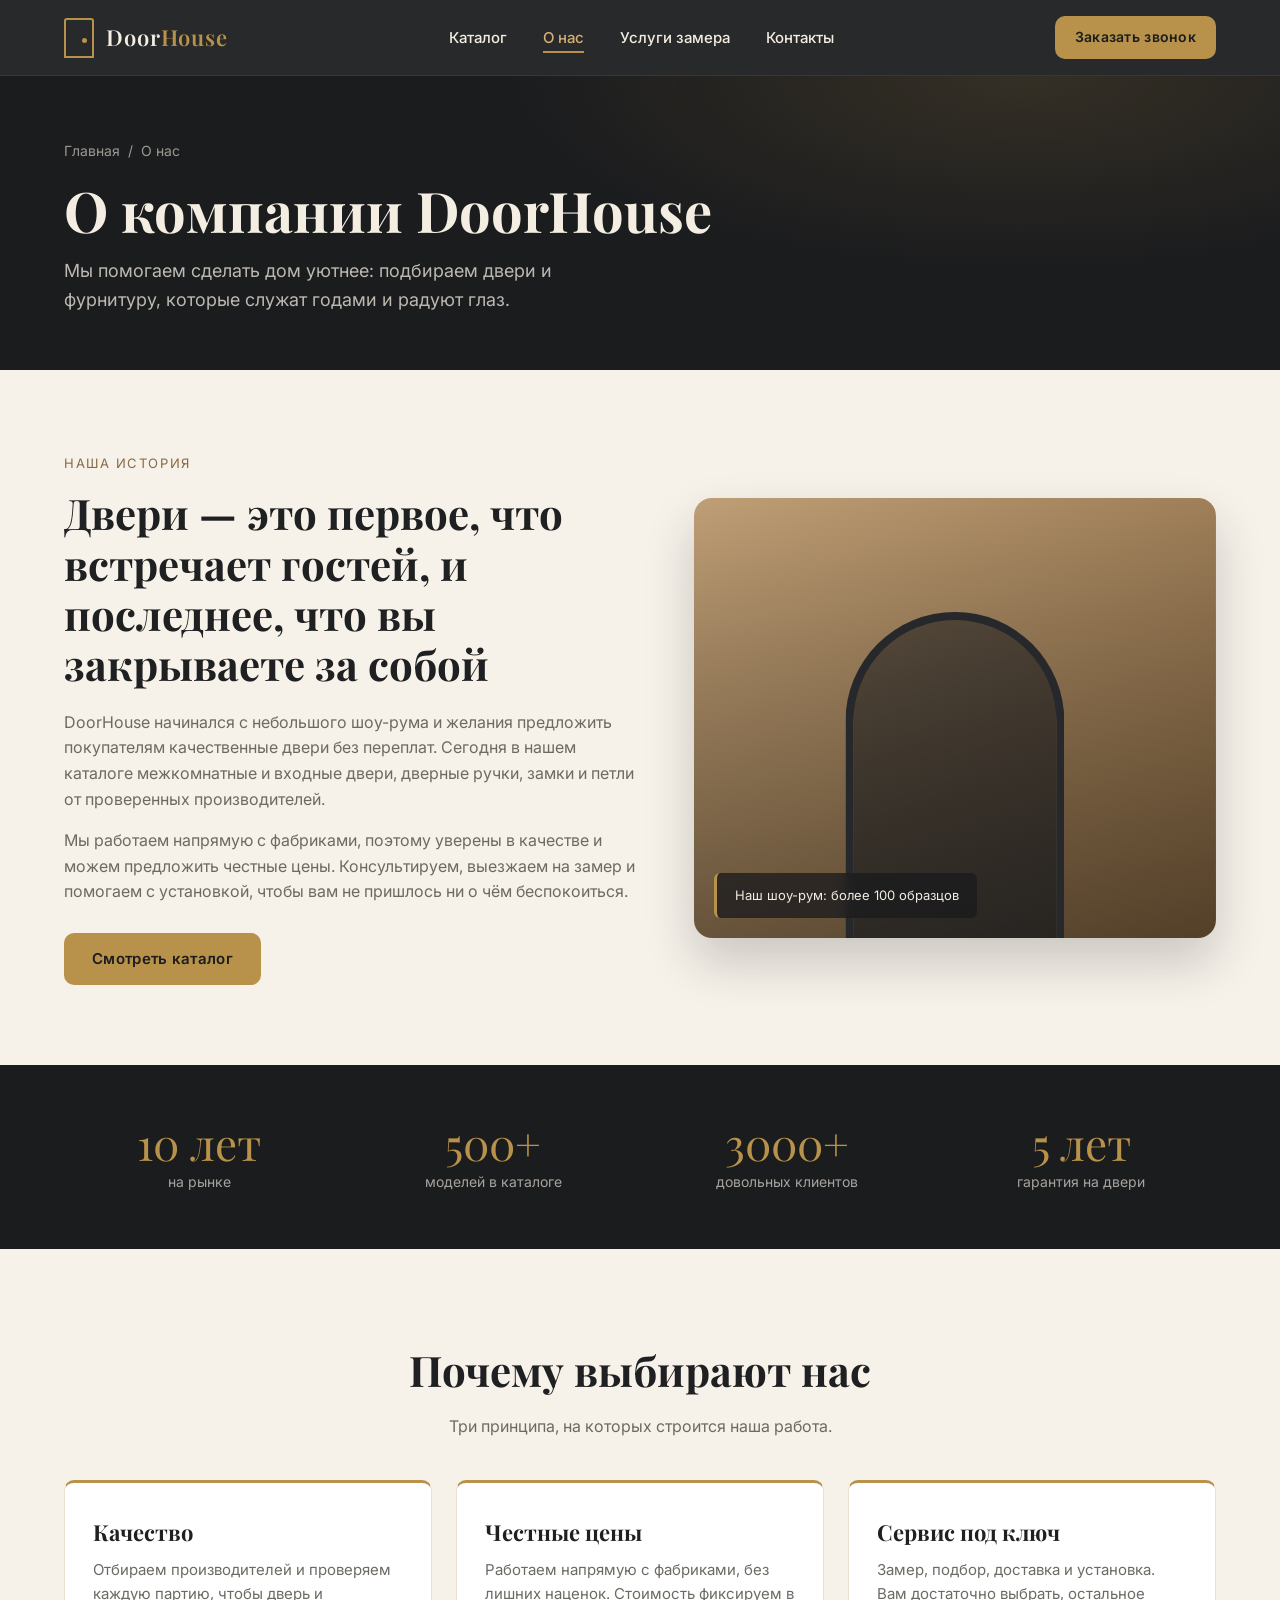
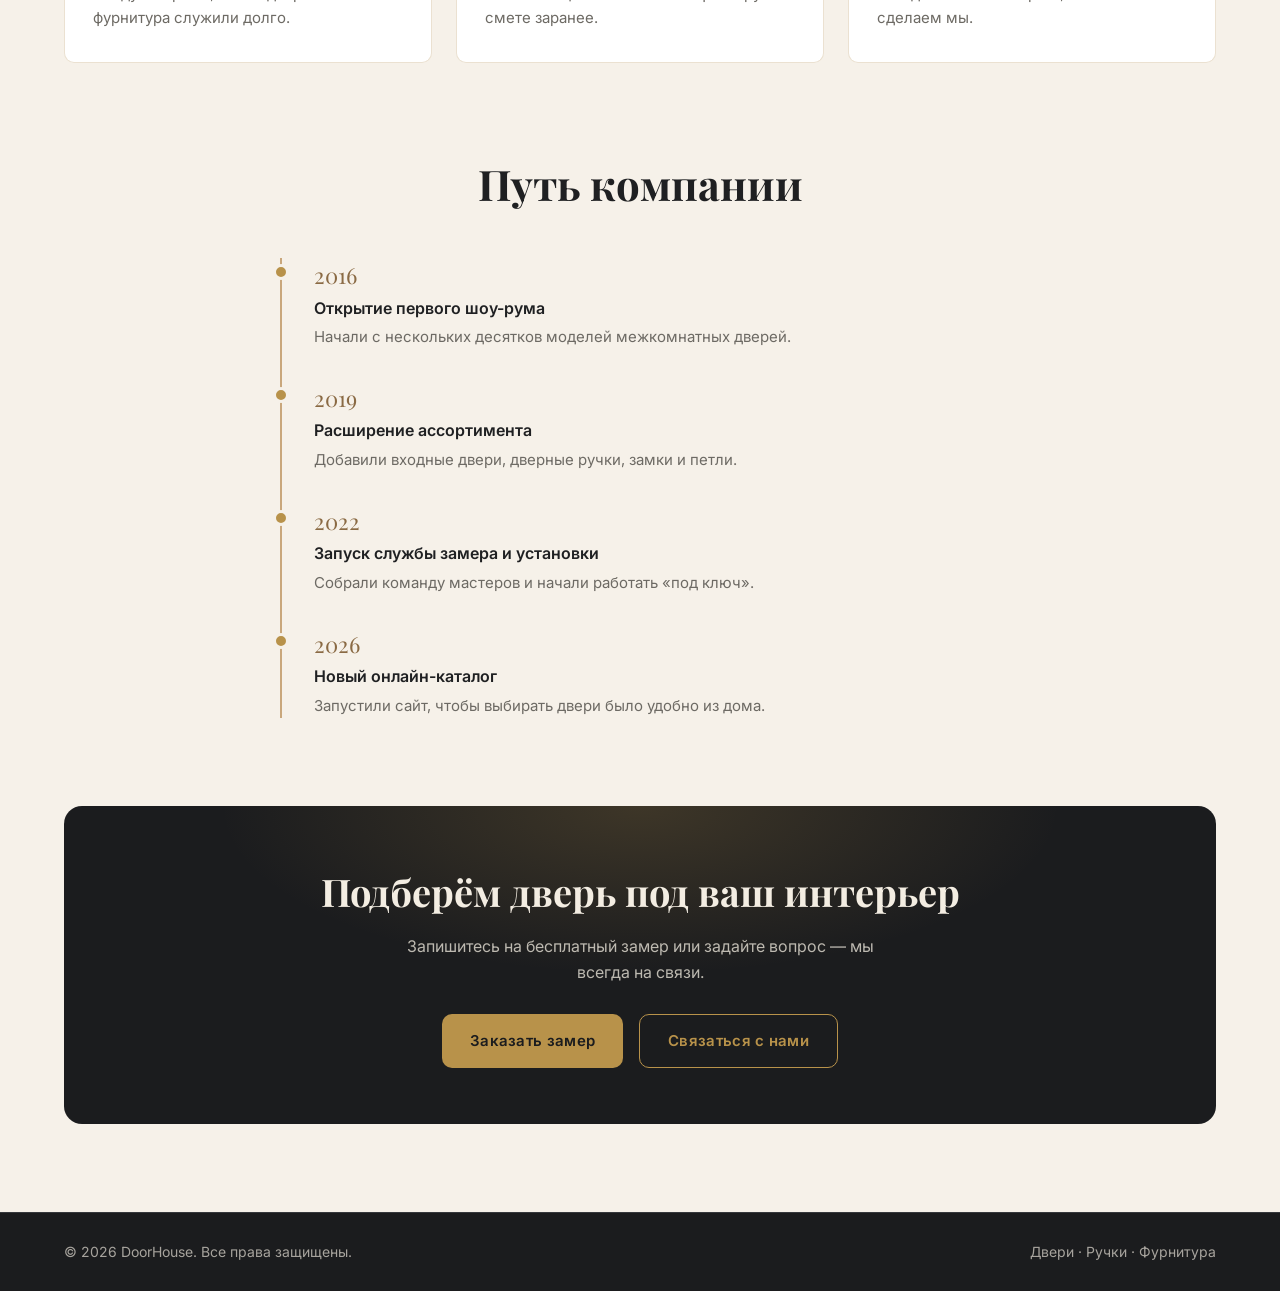
==== about.html @ 98c5d2da "First commit" ====
<!DOCTYPE html>
<html lang="ru">
<head>
  <meta charset="UTF-8">
  <meta name="viewport" content="width=device-width, initial-scale=1.0">
  <title>О нас — DoorHouse</title>
  <meta name="description" content="DoorHouse — магазин межкомнатных и входных дверей, дверных ручек и фурнитуры. Наша история, ценности и подход к работе.">

  <!-- Шрифты -->
  <link rel="preconnect" href="https://fonts.googleapis.com">
  <link rel="preconnect" href="https://fonts.gstatic.com" crossorigin>
  <link href="https://fonts.googleapis.com/css2?family=Inter:wght@400;500;600&family=Playfair+Display:wght@500;600;700&display=swap" rel="stylesheet">

  <!-- Общие стили сайта (файл должен лежать рядом с этим HTML) -->
  <link rel="stylesheet" href="style.css">
</head>

<body>

  <!-- =====================================================
       ШАПКА САЙТА (такая же, как на других страницах)
       ===================================================== -->
  <header class="header">
    <div class="container header__inner">

      <a href="index.html" class="logo" aria-label="DoorHouse — на главную">
        <span class="logo__icon"></span>
        <span class="logo__text">Door<span>House</span></span>
      </a>

      <nav class="nav" id="nav" aria-label="Главное меню">
        <ul class="nav__list">
          <li><a class="nav__link" href="catalog.html">Каталог</a></li>
          <!-- Текущая страница -->
          <li><a class="nav__link is-current" href="about.html" aria-current="page">О нас</a></li>
          <li><a class="nav__link" href="measure.html">Услуги замера</a></li>
          <li><a class="nav__link" href="contacts.html">Контакты</a></li>
        </ul>
      </nav>

      <a href="contacts.html#callback" class="btn btn--primary btn--sm header__cta">Заказать звонок</a>

      <button class="burger" id="burger" aria-label="Открыть меню" aria-expanded="false">
        <span></span><span></span><span></span>
      </button>
    </div>
  </header>

  <main>

    <!-- =====================================================
         ЗАГОЛОВОК СТРАНИЦЫ
         ===================================================== -->
    <section class="page-hero">
      <div class="container">
        <div class="breadcrumbs">
          <a href="index.html">Главная</a><span>/</span>О нас
        </div>
        <h1 class="page-hero__title">О компании DoorHouse</h1>
        <p class="page-hero__text">
          Мы помогаем сделать дом уютнее: подбираем двери и фурнитуру, которые служат годами и радуют глаз.
        </p>
      </div>
    </section>

    <!-- =====================================================
         О КОМПАНИИ: ТЕКСТ + БЛОК ПОД ФОТО
         (все тексты — примеры, заменить на реальные)
         ===================================================== -->
    <section class="about">
      <div class="container about__grid">

        <div>
          <span class="about__tag">Наша история</span>
          <h2 class="about__title">Двери — это первое, что встречает гостей, и последнее, что вы закрываете за собой</h2>
          <p class="about__text">
            DoorHouse начинался с небольшого шоу-рума и желания предложить покупателям качественные двери
            без переплат. Сегодня в нашем каталоге межкомнатные и входные двери, дверные ручки, замки и петли
            от проверенных производителей.
          </p>
          <p class="about__text">
            Мы работаем напрямую с фабриками, поэтому уверены в качестве и можем предложить честные цены.
            Консультируем, выезжаем на замер и помогаем с установкой, чтобы вам не пришлось ни о чём беспокоиться.
          </p>
          <a href="catalog.html" class="btn btn--primary" style="margin-top: 12px;">Смотреть каталог</a>
        </div>

        <!-- Блок под фото магазина или шоу-рума -->
        <div class="about__photo" role="img" aria-label="Шоу-рум DoorHouse">
          <div class="about__photo-badge">Наш шоу-рум: более 100 образцов</div>
        </div>

      </div>
    </section>

    <!-- =====================================================
         ЦИФРЫ КОМПАНИИ
         ===================================================== -->
    <section class="about-stats">
      <div class="container about-stats__grid">
        <div class="stat">
          <div class="stat__num">10 лет</div>
          <div class="stat__label">на рынке</div>
        </div>
        <div class="stat">
          <div class="stat__num">500+</div>
          <div class="stat__label">моделей в каталоге</div>
        </div>
        <div class="stat">
          <div class="stat__num">3000+</div>
          <div class="stat__label">довольных клиентов</div>
        </div>
        <div class="stat">
          <div class="stat__num">5 лет</div>
          <div class="stat__label">гарантия на двери</div>
        </div>
      </div>
    </section>

    <!-- =====================================================
         ЦЕННОСТИ
         ===================================================== -->
    <section class="values">
      <div class="container">
        <div class="section-head">
          <h2 class="section-head__title">Почему выбирают нас</h2>
          <p class="section-head__text">Три принципа, на которых строится наша работа.</p>
        </div>

        <div class="values__grid">
          <div class="value-card">
            <h3 class="value-card__title">Качество</h3>
            <p class="value-card__text">Отбираем производителей и проверяем каждую партию, чтобы дверь и фурнитура служили долго.</p>
          </div>
          <div class="value-card">
            <h3 class="value-card__title">Честные цены</h3>
            <p class="value-card__text">Работаем напрямую с фабриками, без лишних наценок. Стоимость фиксируем в смете заранее.</p>
          </div>
          <div class="value-card">
            <h3 class="value-card__title">Сервис под ключ</h3>
            <p class="value-card__text">Замер, подбор, доставка и установка. Вам достаточно выбрать, остальное сделаем мы.</p>
          </div>
        </div>
      </div>
    </section>

    <!-- =====================================================
         ИСТОРИЯ (ТАЙМЛАЙН) — годы и события заменить на реальные
         ===================================================== -->
    <section class="timeline-section">
      <div class="container">
        <div class="section-head">
          <h2 class="section-head__title">Путь компании</h2>
        </div>

        <div class="timeline">
          <div class="timeline__item">
            <div class="timeline__year">2016</div>
            <div class="timeline__title">Открытие первого шоу-рума</div>
            <p class="timeline__text">Начали с нескольких десятков моделей межкомнатных дверей.</p>
          </div>
          <div class="timeline__item">
            <div class="timeline__year">2019</div>
            <div class="timeline__title">Расширение ассортимента</div>
            <p class="timeline__text">Добавили входные двери, дверные ручки, замки и петли.</p>
          </div>
          <div class="timeline__item">
            <div class="timeline__year">2022</div>
            <div class="timeline__title">Запуск службы замера и установки</div>
            <p class="timeline__text">Собрали команду мастеров и начали работать «под ключ».</p>
          </div>
          <div class="timeline__item">
            <div class="timeline__year">2026</div>
            <div class="timeline__title">Новый онлайн-каталог</div>
            <p class="timeline__text">Запустили сайт, чтобы выбирать двери было удобно из дома.</p>
          </div>
        </div>
      </div>
    </section>

    <!-- =====================================================
         ПРИЗЫВ К ДЕЙСТВИЮ
         ===================================================== -->
    <section class="cta">
      <div class="container">
        <div class="cta__box">
          <h2 class="cta__title">Подберём дверь под ваш интерьер</h2>
          <p class="cta__text">Запишитесь на бесплатный замер или задайте вопрос — мы всегда на связи.</p>
          <div class="cta__actions">
            <a href="measure.html" class="btn btn--primary">Заказать замер</a>
            <a href="contacts.html" class="btn btn--outline">Связаться с нами</a>
          </div>
        </div>
      </div>
    </section>

  </main>

  <!-- =====================================================
       ПОДВАЛ
       ===================================================== -->
  <footer class="footer">
    <div class="container footer__inner">
      <span>© 2026 DoorHouse. Все права защищены.</span>
      <span>Двери · Ручки · Фурнитура</span>
    </div>
  </footer>

  <!-- =====================================================
       СКРИПТ: мобильное меню
       ===================================================== -->
  <script>
    const burger = document.getElementById('burger');
    const nav = document.getElementById('nav');
    burger.addEventListener('click', () => {
      const isOpen = nav.classList.toggle('is-open');
      burger.classList.toggle('is-open', isOpen);
      burger.setAttribute('aria-expanded', isOpen);
    });
  </script>
</body>
</html>
---- style.css ----
/* =====================================================
   DoorHouse — общие стили сайта (index.html, contacts.html)
   ===================================================== */

/* ---------- 1. ПЕРЕМЕННЫЕ (палитра и базовые настройки) ---------- */
:root {
  --graphite-900: #1b1c1e;   /* основной тёмный фон */
  --graphite-800: #26282b;   /* карточки, шапка */
  --graphite-700: #36383c;   /* границы на тёмном */
  --wood-100: #f6f1e9;       /* светлый бежевый фон */
  --wood-200: #ebe1d1;       /* бежевый */
  --wood-400: #c9a77c;       /* тёплое дерево */
  --wood-600: #8a6a44;       /* тёмное дерево */
  --brass: #b8924a;          /* акцент: латунь */
  --brass-light: #d4b072;    /* акцент: светлая латунь (hover) */
  --text-dark: #1f2022;
  --text-muted: #6d6a64;
  --text-light: #f3ede2;

  --font-head: 'Playfair Display', Georgia, serif;
  --font-body: 'Inter', system-ui, -apple-system, 'Segoe UI', sans-serif;

  --radius: 10px;
  --container: 1200px;
  --header-h: 76px;
  --transition: .25s ease;
}

/* ---------- 2. СБРОС И БАЗА ---------- */
*, *::before, *::after { box-sizing: border-box; margin: 0; padding: 0; }
html { scroll-behavior: smooth; scroll-padding-top: var(--header-h); }
body {
  font-family: var(--font-body);
  color: var(--text-dark);
  background: var(--wood-100);
  line-height: 1.6;
  -webkit-font-smoothing: antialiased;
}
a { color: inherit; text-decoration: none; }
ul { list-style: none; }
button { font-family: inherit; cursor: pointer; border: none; background: none; }

/* Общий контейнер по ширине */
.container {
  width: 100%;
  max-width: var(--container);
  margin: 0 auto;
  padding: 0 24px;
}

/* ---------- 3. КНОПКИ ---------- */
.btn {
  display: inline-flex;
  align-items: center;
  justify-content: center;
  gap: 8px;
  padding: 14px 28px;
  font-size: 15px;
  font-weight: 600;
  letter-spacing: .02em;
  border-radius: var(--radius);
  transition: var(--transition);
}
/* Основная — латунная */
.btn--primary { background: var(--brass); color: var(--graphite-900); }
.btn--primary:hover { background: var(--brass-light); transform: translateY(-2px); }
/* Контурная */
.btn--outline { border: 1.5px solid var(--brass); color: var(--brass); }
.btn--outline:hover { background: var(--brass); color: var(--graphite-900); }
/* Малая (для шапки) */
.btn--sm { padding: 10px 20px; font-size: 14px; }

/* ---------- 4. ШАПКА (HEADER) ---------- */
.header {
  position: sticky;
  top: 0;
  z-index: 100;
  height: var(--header-h);
  background: rgba(27, 28, 30, .94);
  backdrop-filter: blur(10px);
  border-bottom: 1px solid var(--graphite-700);
}
.header__inner {
  height: 100%;
  display: flex;
  align-items: center;
  justify-content: space-between;
  gap: 24px;
}

/* Логотип */
.logo {
  display: flex;
  align-items: center;
  gap: 12px;
  color: var(--text-light);
}
.logo__icon {
  width: 30px;
  height: 40px;
  border: 2px solid var(--brass);
  border-radius: 3px 3px 0 0;
  position: relative;
}
/* Ручка двери в логотипе */
.logo__icon::after {
  content: '';
  position: absolute;
  right: 5px;
  top: 50%;
  width: 5px;
  height: 5px;
  background: var(--brass);
  border-radius: 50%;
}
.logo__text {
  font-family: var(--font-head);
  font-size: 22px;
  font-weight: 600;
  letter-spacing: .04em;
}
.logo__text span { color: var(--brass); }

/* Навигация */
.nav__list { display: flex; gap: 36px; }
.nav__link {
  color: var(--text-light);
  font-size: 15px;
  font-weight: 500;
  position: relative;
  padding: 6px 0;
  transition: var(--transition);
}
/* Подчёркивание при наведении */
.nav__link::after {
  content: '';
  position: absolute;
  left: 0; bottom: 0;
  width: 0; height: 2px;
  background: var(--brass);
  transition: var(--transition);
}
.nav__link:hover { color: var(--brass-light); }
.nav__link:hover::after { width: 100%; }

/* Бургер-кнопка (видна только на мобильных) */
.burger {
  display: none;
  width: 44px; height: 44px;
  flex-direction: column;
  align-items: center;
  justify-content: center;
  gap: 6px;
}
.burger span {
  width: 24px; height: 2px;
  background: var(--text-light);
  transition: var(--transition);
}
.burger.is-open span:nth-child(1) { transform: translateY(8px) rotate(45deg); }
.burger.is-open span:nth-child(2) { opacity: 0; }
.burger.is-open span:nth-child(3) { transform: translateY(-8px) rotate(-45deg); }

/* ---------- 5. ГЛАВНЫЙ ЭКРАН (HERO) ---------- */
.hero {
  background:
    radial-gradient(1000px 500px at 85% 40%, rgba(184, 146, 74, .14), transparent 60%),
    var(--graphite-900);
  color: var(--text-light);
  overflow: hidden;
}
.hero__inner {
  display: grid;
  grid-template-columns: 1.05fr 1fr;
  align-items: center;
  gap: 56px;
  min-height: calc(100vh - var(--header-h));
  padding-top: 56px;
  padding-bottom: 56px;
}

/* Небольшая надпись над заголовком */
.hero__tag {
  display: inline-block;
  margin-bottom: 20px;
  padding: 6px 14px;
  font-size: 13px;
  letter-spacing: .12em;
  text-transform: uppercase;
  color: var(--brass-light);
  border: 1px solid rgba(184, 146, 74, .45);
  border-radius: 100px;
}
.hero__title {
  font-family: var(--font-head);
  font-size: clamp(36px, 5.4vw, 68px);
  line-height: 1.1;
  font-weight: 600;
  margin-bottom: 24px;
}
.hero__title em { font-style: normal; color: var(--brass); }
.hero__subtitle {
  max-width: 520px;
  font-size: 18px;
  color: rgba(243, 237, 226, .75);
  margin-bottom: 36px;
}
.hero__actions { display: flex; flex-wrap: wrap; gap: 16px; }

/* Цифры-преимущества под кнопками */
.hero__stats {
  display: flex;
  flex-wrap: wrap;
  gap: 40px;
  margin-top: 52px;
  padding-top: 28px;
  border-top: 1px solid var(--graphite-700);
}
.stat__num {
  font-family: var(--font-head);
  font-size: 32px;
  color: var(--brass);
  line-height: 1;
}
.stat__label { font-size: 14px; color: rgba(243, 237, 226, .65); margin-top: 6px; }

/* Блок под фото интерьера.
   ЗАМЕНА НА ФОТО: добавьте у .hero__visual
   background-image: url('img/hero.jpg'); и удалите .door-mock из HTML. */
.hero__visual {
  position: relative;
  height: 560px;
  border-radius: 18px;
  background:
    linear-gradient(180deg, rgba(0,0,0,.05), rgba(0,0,0,.35)),
    linear-gradient(135deg, var(--wood-200) 0%, var(--wood-400) 100%);
  background-size: cover;
  background-position: center;
  display: flex;
  align-items: flex-end;
  justify-content: center;
  overflow: hidden;
  box-shadow: 0 30px 60px rgba(0, 0, 0, .45);
}
/* Пол */
.hero__visual::before {
  content: '';
  position: absolute;
  left: 0; right: 0; bottom: 0;
  height: 18%;
  background: linear-gradient(180deg, #4a3b2a, #2d241a);
}
/* Макет двери (пока нет фото) */
.door-mock {
  position: relative;
  z-index: 1;
  width: 46%;
  height: 78%;
  margin-bottom: 18%;
  border: 10px solid var(--graphite-800);
  border-bottom: none;
  border-radius: 6px 6px 0 0;
  background: linear-gradient(160deg, var(--wood-600), #5c4328);
  box-shadow: inset 0 0 0 2px rgba(255,255,255,.06), 0 0 40px rgba(0,0,0,.35);
}
/* Филёнки двери */
.door-mock::before,
.door-mock::after {
  content: '';
  position: absolute;
  left: 16%; right: 16%;
  border: 2px solid rgba(255, 255, 255, .13);
  border-radius: 3px;
}
.door-mock::before { top: 8%;  height: 36%; }
.door-mock::after  { bottom: 8%; height: 38%; }
/* Ручка */
.door-mock__handle {
  position: absolute;
  right: 9%;
  top: 50%;
  width: 34px; height: 8px;
  background: linear-gradient(90deg, var(--brass), var(--brass-light));
  border-radius: 4px;
  box-shadow: 0 2px 6px rgba(0, 0, 0, .5);
  z-index: 2;
}
/* Подпись-плашка на блоке */
.hero__badge {
  position: absolute;
  left: 20px; bottom: 20px;
  z-index: 2;
  padding: 12px 18px;
  font-size: 13px;
  color: var(--text-light);
  background: rgba(27, 28, 30, .78);
  backdrop-filter: blur(6px);
  border-left: 3px solid var(--brass);
  border-radius: 6px;
}

/* ---------- 6. КАТАЛОГ И ФИЛЬТРЫ КАТЕГОРИЙ ---------- */
.catalog { padding: 88px 0; }
.section-head { text-align: center; margin-bottom: 40px; }
.section-head__title {
  font-family: var(--font-head);
  font-size: clamp(28px, 4vw, 42px);
  margin-bottom: 10px;
}
.section-head__text { color: var(--text-muted); max-width: 560px; margin: 0 auto; }

/* Панель фильтров */
.filters {
  display: flex;
  flex-wrap: wrap;
  justify-content: center;
  gap: 12px;
  margin-bottom: 48px;
}
.filter-btn {
  padding: 12px 24px;
  font-size: 15px;
  font-weight: 500;
  color: var(--text-dark);
  background: #fff;
  border: 1.5px solid var(--wood-200);
  border-radius: 100px;
  transition: var(--transition);
}
.filter-btn:hover { border-color: var(--brass); color: var(--wood-600); }
/* Активный фильтр */
.filter-btn.is-active {
  background: var(--graphite-900);
  border-color: var(--graphite-900);
  color: var(--brass-light);
}

/* Контейнер под будущую сетку товаров (следующая часть проекта) */
.products-placeholder {
  padding: 64px 24px;
  text-align: center;
  color: var(--text-muted);
  border: 2px dashed var(--wood-400);
  border-radius: var(--radius);
  background: rgba(255, 255, 255, .5);
}
.products-placeholder strong { color: var(--wood-600); }

/* ---------- 7. АДАПТИВНОСТЬ ---------- */
@media (max-width: 960px) {
  .hero__inner { grid-template-columns: 1fr; min-height: auto; gap: 40px; }
  .hero__visual { height: 420px; order: -1; }

  /* Мобильное меню */
  .burger { display: flex; }
  .header__cta { display: none; }
  .nav {
    position: absolute;
    top: var(--header-h);
    left: 0; right: 0;
    background: var(--graphite-900);
    border-bottom: 1px solid var(--graphite-700);
    max-height: 0;
    overflow: hidden;
    transition: max-height .35s ease;
  }
  .nav.is-open { max-height: 340px; }
  .nav__list { flex-direction: column; gap: 0; padding: 12px 24px 20px; }
  .nav__link { display: block; padding: 14px 0; }
}

@media (max-width: 560px) {
  .container { padding: 0 16px; }
  .hero__visual { height: 340px; }
  .hero__stats { gap: 24px; }
  .btn { width: 100%; }
  .filters { justify-content: flex-start; overflow-x: auto; flex-wrap: nowrap; padding-bottom: 8px; }
  .filter-btn { white-space: nowrap; }
  .contact-card, .contact-form { padding: 24px 20px; }
  .map-box { height: 280px; }
}

/* =====================================================
   СТРАНИЦА «КОНТАКТЫ» (contacts.html)
   ===================================================== */

/* ---------- 8. ШАПКА СТРАНИЦЫ (заголовок + хлебные крошки) ---------- */
.page-hero {
  background:
    radial-gradient(800px 300px at 80% 0%, rgba(184, 146, 74, .16), transparent 65%),
    var(--graphite-900);
  color: var(--text-light);
  padding: 64px 0 56px;
}
.breadcrumbs { font-size: 14px; color: rgba(243, 237, 226, .6); margin-bottom: 16px; }
.breadcrumbs a:hover { color: var(--brass-light); }
.breadcrumbs span { margin: 0 8px; }
.page-hero__title {
  font-family: var(--font-head);
  font-size: clamp(34px, 5vw, 56px);
  line-height: 1.15;
  margin-bottom: 14px;
}
.page-hero__text { max-width: 560px; color: rgba(243, 237, 226, .75); font-size: 18px; }

/* Активный пункт меню (текущая страница) */
.nav__link.is-current { color: var(--brass-light); }
.nav__link.is-current::after { width: 100%; }

/* ---------- 9. КОНТАКТЫ: КАРТОЧКИ + ФОРМА ---------- */
.contacts { padding: 80px 0; }
.contacts__grid {
  display: grid;
  grid-template-columns: 1fr 1.1fr;
  gap: 32px;
  align-items: start;
}

/* Левая колонка: информационные карточки */
.contact-list { display: grid; gap: 16px; }
.contact-card {
  display: flex;
  gap: 18px;
  padding: 24px 28px;
  background: #fff;
  border: 1px solid var(--wood-200);
  border-radius: var(--radius);
  transition: var(--transition);
}
.contact-card:hover { border-color: var(--brass); box-shadow: 0 10px 28px rgba(31, 32, 34, .08); }
.contact-card__icon {
  flex: 0 0 46px;
  height: 46px;
  display: grid;
  place-items: center;
  font-size: 20px;
  color: var(--brass);
  background: var(--graphite-900);
  border-radius: 12px;
}
.contact-card__title { font-size: 13px; letter-spacing: .08em; text-transform: uppercase; color: var(--text-muted); margin-bottom: 4px; }
.contact-card__value { font-size: 18px; font-weight: 600; }
.contact-card__value a:hover { color: var(--wood-600); }
.contact-card__note { font-size: 14px; color: var(--text-muted); margin-top: 2px; }

/* Мессенджеры */
.socials { display: flex; flex-wrap: wrap; gap: 10px; margin-top: 4px; }
.socials a {
  padding: 9px 18px;
  font-size: 14px;
  font-weight: 500;
  border: 1.5px solid var(--wood-400);
  border-radius: 100px;
  transition: var(--transition);
}
.socials a:hover { background: var(--graphite-900); border-color: var(--graphite-900); color: var(--brass-light); }

/* Правая колонка: форма обратной связи */
.contact-form {
  padding: 36px;
  background: var(--graphite-900);
  color: var(--text-light);
  border-radius: 18px;
  box-shadow: 0 24px 50px rgba(0, 0, 0, .25);
}
.contact-form__title { font-family: var(--font-head); font-size: 28px; margin-bottom: 6px; }
.contact-form__text { color: rgba(243, 237, 226, .65); margin-bottom: 26px; font-size: 15px; }
.form-group { margin-bottom: 18px; }
.form-group label { display: block; font-size: 14px; margin-bottom: 6px; color: rgba(243, 237, 226, .8); }
.form-control {
  width: 100%;
  padding: 14px 16px;
  font: inherit;
  color: var(--text-light);
  background: var(--graphite-800);
  border: 1.5px solid var(--graphite-700);
  border-radius: var(--radius);
  transition: var(--transition);
}
.form-control::placeholder { color: rgba(243, 237, 226, .35); }
.form-control:focus { outline: none; border-color: var(--brass); background: #2c2e32; }
textarea.form-control { min-height: 110px; resize: vertical; }
select.form-control option { color: #000; }
.form-agree { font-size: 13px; color: rgba(243, 237, 226, .5); margin: 4px 0 20px; }
.contact-form .btn { width: 100%; }
.form-success {
  display: none;
  margin-top: 16px;
  padding: 14px 16px;
  font-size: 14px;
  color: var(--graphite-900);
  background: var(--brass-light);
  border-radius: var(--radius);
}
.form-success.is-visible { display: block; }

/* ---------- 10. КАРТА (заглушка под iframe) ---------- */
.map-section { padding: 0 0 88px; }
.map-box {
  position: relative;
  height: 400px;
  border-radius: 18px;
  overflow: hidden;
  display: grid;
  place-items: center;
  text-align: center;
  color: var(--text-muted);
  background:
    repeating-linear-gradient(0deg,  transparent 0 59px, rgba(138, 106, 68, .12) 59px 60px),
    repeating-linear-gradient(90deg, transparent 0 59px, rgba(138, 106, 68, .12) 59px 60px),
    var(--wood-200);
  border: 1px solid var(--wood-400);
}
.map-box__pin { font-size: 40px; color: var(--brass); line-height: 1; margin-bottom: 8px; }
.map-box iframe { position: absolute; inset: 0; width: 100%; height: 100%; border: 0; }

/* ---------- 11. ПОДВАЛ (FOOTER) ---------- */
.footer {
  background: var(--graphite-900);
  color: rgba(243, 237, 226, .65);
  font-size: 14px;
  padding: 28px 0;
  border-top: 1px solid var(--graphite-700);
}
.footer__inner { display: flex; flex-wrap: wrap; justify-content: space-between; gap: 12px; }

/* Адаптивность страницы контактов */
@media (max-width: 960px) {
  .contacts__grid { grid-template-columns: 1fr; }
  .contacts { padding: 56px 0; }
}

/* =====================================================
   СТРАНИЦА «УСЛУГИ ЗАМЕРА» (measure.html)
   ===================================================== */

/* ---------- 12. ПРЕИМУЩЕСТВА ---------- */
.measure-benefits { padding: 80px 0 24px; }
.benefits {
  display: grid;
  grid-template-columns: repeat(4, 1fr);
  gap: 20px;
}
.benefit {
  padding: 28px 24px;
  background: #fff;
  border: 1px solid var(--wood-200);
  border-radius: var(--radius);
  transition: var(--transition);
}
.benefit:hover { border-color: var(--brass); transform: translateY(-4px); }
.benefit__num {
  font-family: var(--font-head);
  font-size: 34px;
  line-height: 1;
  color: var(--brass);
  margin-bottom: 10px;
}
.benefit__title { font-weight: 600; margin-bottom: 6px; }
.benefit__text { font-size: 14px; color: var(--text-muted); }

/* ---------- 13. ЭТАПЫ РАБОТЫ ---------- */
.steps-section { padding: 64px 0 80px; }
.steps {
  display: grid;
  grid-template-columns: repeat(4, 1fr);
  gap: 24px;
  counter-reset: step;
}
.step {
  position: relative;
  padding: 32px 24px 28px;
  background: var(--graphite-900);
  color: var(--text-light);
  border-radius: var(--radius);
  counter-increment: step;
}
/* Номер шага генерируется автоматически */
.step::before {
  content: counter(step, decimal-leading-zero);
  display: block;
  font-family: var(--font-head);
  font-size: 40px;
  line-height: 1;
  color: var(--brass);
  margin-bottom: 16px;
}
.step__title { font-size: 18px; font-weight: 600; margin-bottom: 8px; }
.step__text { font-size: 14px; color: rgba(243, 237, 226, .7); }

/* ---------- 14. ЗАПИСЬ НА ЗАМЕР: ЧТО ВХОДИТ + ФОРМА ---------- */
.booking { padding: 0 0 80px; }
.booking__grid {
  display: grid;
  grid-template-columns: 1fr 1.1fr;
  gap: 32px;
  align-items: start;
}
.included {
  padding: 36px;
  background: #fff;
  border: 1px solid var(--wood-200);
  border-radius: 18px;
}
.included__title { font-family: var(--font-head); font-size: 28px; margin-bottom: 20px; }
.included__list { display: grid; gap: 14px; margin-bottom: 28px; }
.included__list li { position: relative; padding-left: 32px; }
/* Латунная «галочка» */
.included__list li::before {
  content: '✓';
  position: absolute;
  left: 0; top: 1px;
  width: 22px; height: 22px;
  display: grid;
  place-items: center;
  font-size: 13px;
  font-weight: 700;
  color: var(--graphite-900);
  background: var(--brass);
  border-radius: 50%;
}
.included__price {
  padding: 18px 20px;
  background: var(--wood-100);
  border-left: 3px solid var(--brass);
  border-radius: 6px;
  font-size: 14px;
  color: var(--text-muted);
}
.included__price strong { color: var(--text-dark); font-size: 16px; }

/* ---------- 15. ВОПРОСЫ И ОТВЕТЫ (FAQ) ---------- */
.faq { padding: 0 0 88px; }
.faq__list { max-width: 820px; margin: 0 auto; display: grid; gap: 12px; }
.faq__item {
  background: #fff;
  border: 1px solid var(--wood-200);
  border-radius: var(--radius);
  transition: var(--transition);
}
.faq__item[open] { border-color: var(--brass); }
.faq__item summary {
  list-style: none;
  cursor: pointer;
  padding: 20px 56px 20px 24px;
  font-weight: 600;
  position: relative;
}
.faq__item summary::-webkit-details-marker { display: none; }
.faq__item summary::after {
  content: '+';
  position: absolute;
  right: 24px; top: 50%;
  transform: translateY(-50%);
  font-size: 24px;
  color: var(--brass);
  transition: var(--transition);
}
.faq__item[open] summary::after { content: '–'; }
.faq__item p { padding: 0 24px 20px; color: var(--text-muted); }

/* Поле даты в тёмной форме */
input[type="date"].form-control { color-scheme: dark; }

/* Адаптивность страницы замера */
@media (max-width: 960px) {
  .benefits, .steps { grid-template-columns: repeat(2, 1fr); }
  .booking__grid { grid-template-columns: 1fr; }
}
@media (max-width: 560px) {
  .benefits, .steps { grid-template-columns: 1fr; }
  .included { padding: 24px 20px; }
}

/* =====================================================
   СТРАНИЦА «О НАС» (about.html)
   ===================================================== */

/* ---------- 16. О КОМПАНИИ: ТЕКСТ + БЛОК ПОД ФОТО ---------- */
.about { padding: 80px 0; }
.about__grid {
  display: grid;
  grid-template-columns: 1.1fr 1fr;
  gap: 56px;
  align-items: center;
}
.about__tag {
  display: inline-block;
  margin-bottom: 14px;
  font-size: 13px;
  letter-spacing: .12em;
  text-transform: uppercase;
  color: var(--wood-600);
}
.about__title {
  font-family: var(--font-head);
  font-size: clamp(28px, 4vw, 42px);
  line-height: 1.2;
  margin-bottom: 20px;
}
.about__text { color: var(--text-muted); margin-bottom: 16px; }

/* Блок под фото магазина/шоу-рума.
   ЗАМЕНА НА ФОТО: добавьте background-image: url('img/showroom.jpg'); */
.about__photo {
  position: relative;
  height: 440px;
  border-radius: 18px;
  overflow: hidden;
  background:
    linear-gradient(180deg, rgba(0,0,0,.05), rgba(0,0,0,.4)),
    linear-gradient(135deg, var(--wood-400), var(--wood-600));
  background-size: cover;
  background-position: center;
  box-shadow: 0 24px 50px rgba(31, 32, 34, .2);
}
/* Декоративный силуэт двери-арки */
.about__photo::before {
  content: '';
  position: absolute;
  left: 50%; bottom: 0;
  width: 42%; height: 74%;
  transform: translateX(-50%);
  border: 8px solid var(--graphite-800);
  border-bottom: none;
  border-radius: 120px 120px 0 0;
  background: linear-gradient(160deg, rgba(27, 28, 30, .55), rgba(27, 28, 30, .8));
}
.about__photo-badge {
  position: absolute;
  left: 20px; bottom: 20px;
  z-index: 1;
  padding: 12px 18px;
  font-size: 13px;
  color: var(--text-light);
  background: rgba(27, 28, 30, .78);
  backdrop-filter: blur(6px);
  border-left: 3px solid var(--brass);
  border-radius: 6px;
}

/* ---------- 17. ЦИФРЫ КОМПАНИИ ---------- */
.about-stats {
  background: var(--graphite-900);
  color: var(--text-light);
  padding: 56px 0;
}
.about-stats__grid {
  display: grid;
  grid-template-columns: repeat(4, 1fr);
  gap: 24px;
  text-align: center;
}
.about-stats .stat__num { font-size: 44px; }

/* ---------- 18. ЦЕННОСТИ ---------- */
.values { padding: 88px 0 24px; }
.values__grid {
  display: grid;
  grid-template-columns: repeat(3, 1fr);
  gap: 24px;
}
.value-card {
  padding: 32px 28px;
  background: #fff;
  border: 1px solid var(--wood-200);
  border-top: 3px solid var(--brass);
  border-radius: var(--radius);
}
.value-card__title { font-family: var(--font-head); font-size: 22px; margin-bottom: 8px; }
.value-card__text { color: var(--text-muted); font-size: 15px; }

/* ---------- 19. ИСТОРИЯ (ТАЙМЛАЙН) ---------- */
.timeline-section { padding: 64px 0 88px; }
.timeline {
  position: relative;
  max-width: 720px;
  margin: 0 auto;
  padding-left: 32px;
  border-left: 2px solid var(--wood-400);
  display: grid;
  gap: 32px;
}
.timeline__item { position: relative; }
/* Точка на линии */
.timeline__item::before {
  content: '';
  position: absolute;
  left: -41px; top: 6px;
  width: 16px; height: 16px;
  background: var(--brass);
  border: 3px solid var(--wood-100);
  border-radius: 50%;
}
.timeline__year { font-family: var(--font-head); font-size: 22px; color: var(--wood-600); }
.timeline__title { font-weight: 600; margin: 2px 0 4px; }
.timeline__text { color: var(--text-muted); font-size: 15px; }

/* ---------- 20. ПРИЗЫВ К ДЕЙСТВИЮ (CTA) ---------- */
.cta { padding: 0 0 88px; }
.cta__box {
  padding: 56px 32px;
  text-align: center;
  color: var(--text-light);
  background:
    radial-gradient(600px 240px at 50% 0%, rgba(184, 146, 74, .22), transparent 70%),
    var(--graphite-900);
  border-radius: 18px;
}
.cta__title { font-family: var(--font-head); font-size: clamp(26px, 4vw, 38px); margin-bottom: 12px; }
.cta__text { max-width: 520px; margin: 0 auto 28px; color: rgba(243, 237, 226, .75); }
.cta__actions { display: flex; flex-wrap: wrap; justify-content: center; gap: 16px; }

/* Адаптивность страницы «О нас» */
@media (max-width: 960px) {
  .about__grid { grid-template-columns: 1fr; gap: 36px; }
  .about__photo { height: 340px; }
  .about-stats__grid { grid-template-columns: repeat(2, 1fr); row-gap: 32px; }
  .values__grid { grid-template-columns: 1fr; }
}
@media (max-width: 560px) {
  .about { padding: 56px 0; }
  .cta__box { padding: 40px 20px; }
}

/* =====================================================
   СТРАНИЦА «КАТАЛОГ» (catalog.html + products.js)
   ===================================================== */

.catalog-page { padding: 64px 0 88px; }

/* ---------- 21. ПАНЕЛЬ: ПОИСК И СОРТИРОВКА ---------- */
.toolbar {
  display: flex;
  flex-wrap: wrap;
  align-items: center;
  justify-content: space-between;
  gap: 16px;
  margin-bottom: 32px;
}
.toolbar__controls { display: flex; flex-wrap: wrap; gap: 12px; }
.toolbar .form-control {
  color: var(--text-dark);
  background: #fff;
  border: 1.5px solid var(--wood-200);
  padding: 12px 16px;
  min-width: 220px;
}
.toolbar .form-control::placeholder { color: var(--text-muted); }
.toolbar .form-control:focus { border-color: var(--brass); background: #fff; }
.catalog-count { margin-bottom: 20px; font-size: 14px; color: var(--text-muted); }
.catalog-page .filters { margin-bottom: 20px; }

/* ---------- 22. СЕТКА ТОВАРОВ ---------- */
.product-grid {
  display: grid;
  grid-template-columns: repeat(auto-fill, minmax(260px, 1fr));
  gap: 24px;
}
.product-card {
  display: flex;
  flex-direction: column;
  background: #fff;
  border: 1px solid var(--wood-200);
  border-radius: var(--radius);
  overflow: hidden;
  transition: var(--transition);
}
.product-card:hover {
  border-color: var(--brass);
  transform: translateY(-4px);
  box-shadow: 0 16px 36px rgba(31, 32, 34, .12);
}

/* Фото товара (пропорция 4:5) */
.product-card__media {
  position: relative;
  aspect-ratio: 4 / 5;
  background: var(--wood-200);
  overflow: hidden;
}
.product-card__media img {
  width: 100%;
  height: 100%;
  object-fit: cover;
  transition: transform .4s ease;
}
.product-card:hover .product-card__media img { transform: scale(1.05); }
/* Если фото нет или оно не загрузилось — показываем заглушку */
.product-card__media.is-empty {
  display: grid;
  place-items: center;
  background: linear-gradient(135deg, var(--wood-200), var(--wood-400));
}
.product-card__media.is-empty::before {
  content: '';
  width: 38%;
  height: 62%;
  border: 6px solid var(--graphite-800);
  border-bottom: none;
  border-radius: 4px 4px 0 0;
  background: linear-gradient(160deg, var(--wood-600), #5c4328);
}
.product-card__badge {
  position: absolute;
  top: 12px; left: 12px;
  padding: 5px 12px;
  font-size: 12px;
  font-weight: 600;
  color: var(--graphite-900);
  background: var(--brass);
  border-radius: 100px;
}

.product-card__body { display: flex; flex-direction: column; flex: 1; padding: 20px; }
.product-card__cat { font-size: 12px; letter-spacing: .08em; text-transform: uppercase; color: var(--text-muted); }
.product-card__title { font-family: var(--font-head); font-size: 20px; line-height: 1.25; margin: 4px 0 8px; }
.product-card__desc { font-size: 14px; color: var(--text-muted); margin-bottom: 16px; }
.product-card__bottom {
  margin-top: auto;
  display: flex;
  align-items: center;
  justify-content: space-between;
  gap: 12px;
}
.price__new { display: block; font-size: 20px; font-weight: 600; }
.price__old { display: block; font-size: 13px; color: var(--text-muted); text-decoration: line-through; }

.catalog-empty {
  display: none;
  padding: 56px 24px;
  text-align: center;
  color: var(--text-muted);
  border: 2px dashed var(--wood-400);
  border-radius: var(--radius);
}
.catalog-empty.is-visible { display: block; }

@media (max-width: 560px) {
  .toolbar__controls, .toolbar .form-control { width: 100%; }
  .product-grid { grid-template-columns: repeat(2, 1fr); gap: 12px; }
  .product-card__body { padding: 14px; }
  .product-card__title { font-size: 16px; }
  .product-card__desc { display: none; }
  .product-card__bottom { flex-direction: column; align-items: stretch; }
  .product-card__bottom .btn { padding: 10px 12px; }
}

/* =====================================================
   КОМПОНЕНТ <product-card> (product-card.js)
   ===================================================== */
product-card { display: flex; }
product-card[hidden] { display: none; }
product-card > .product-card { flex: 1; }
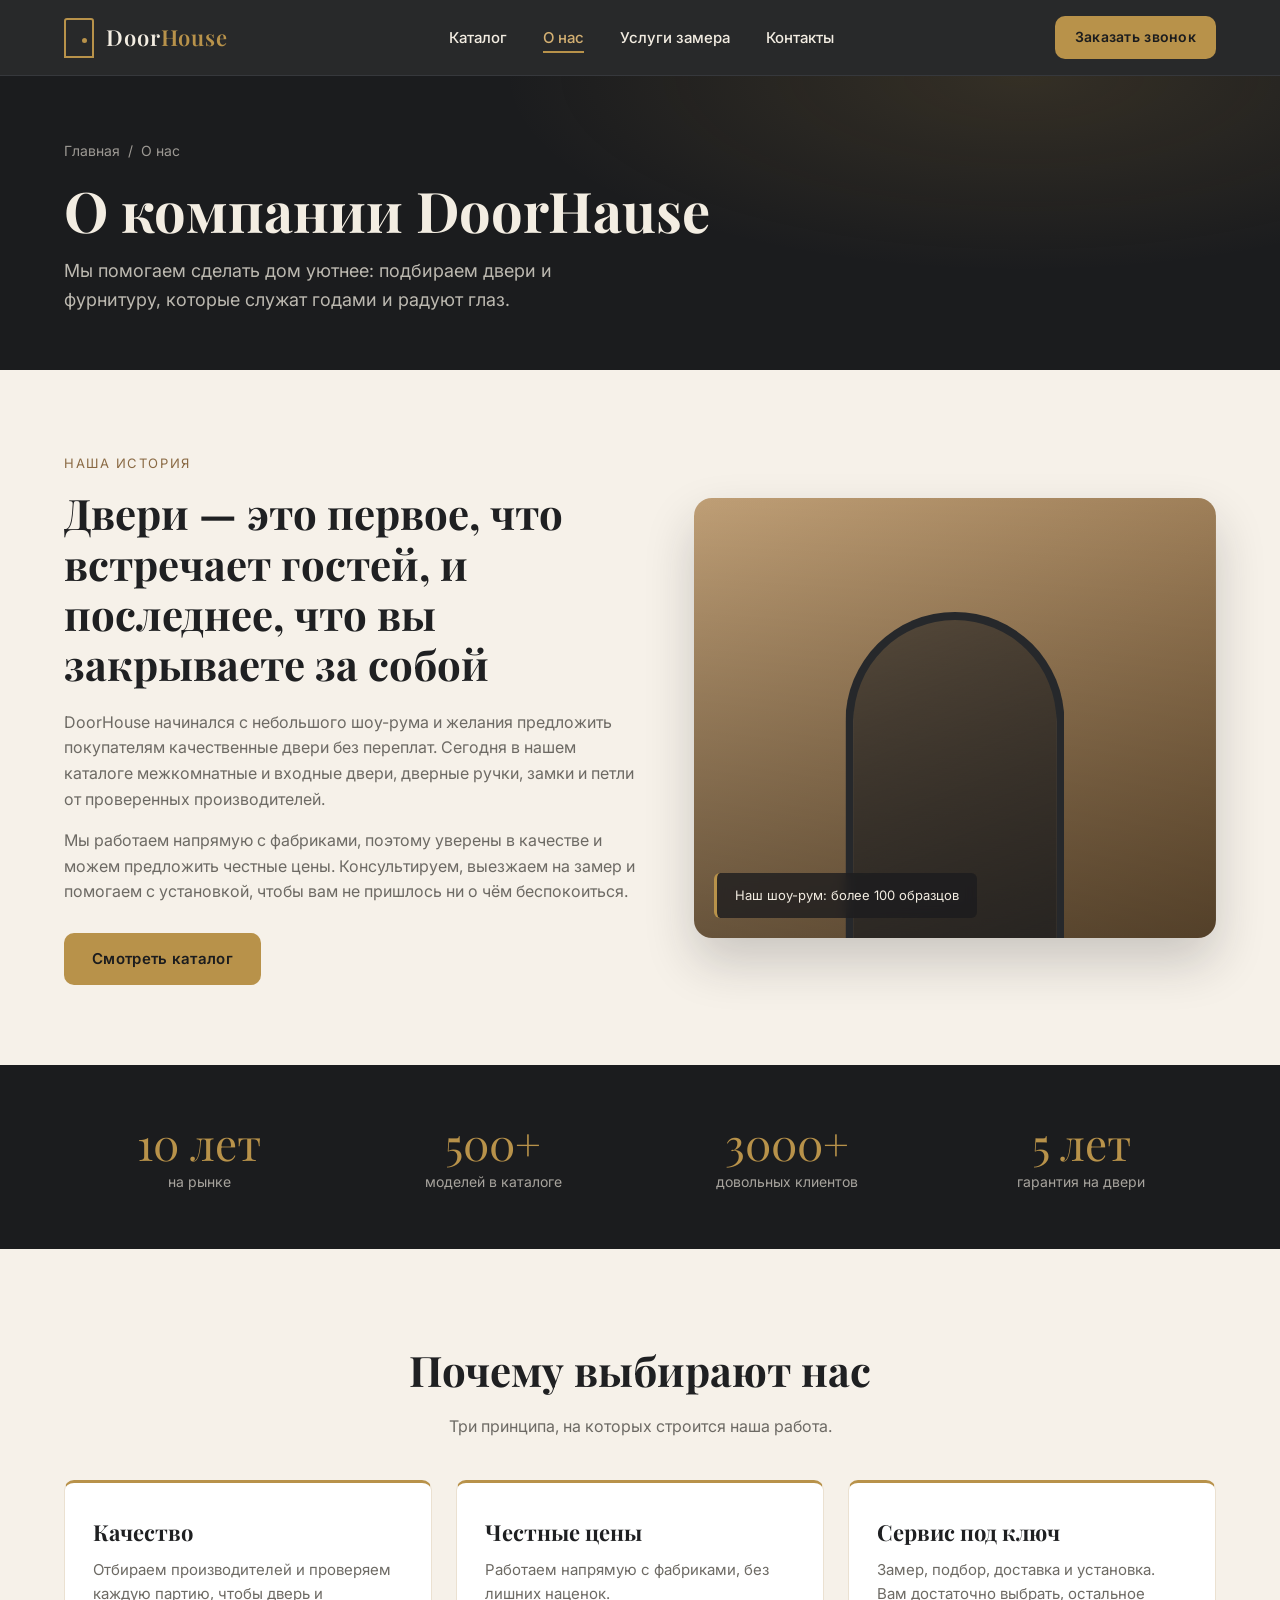
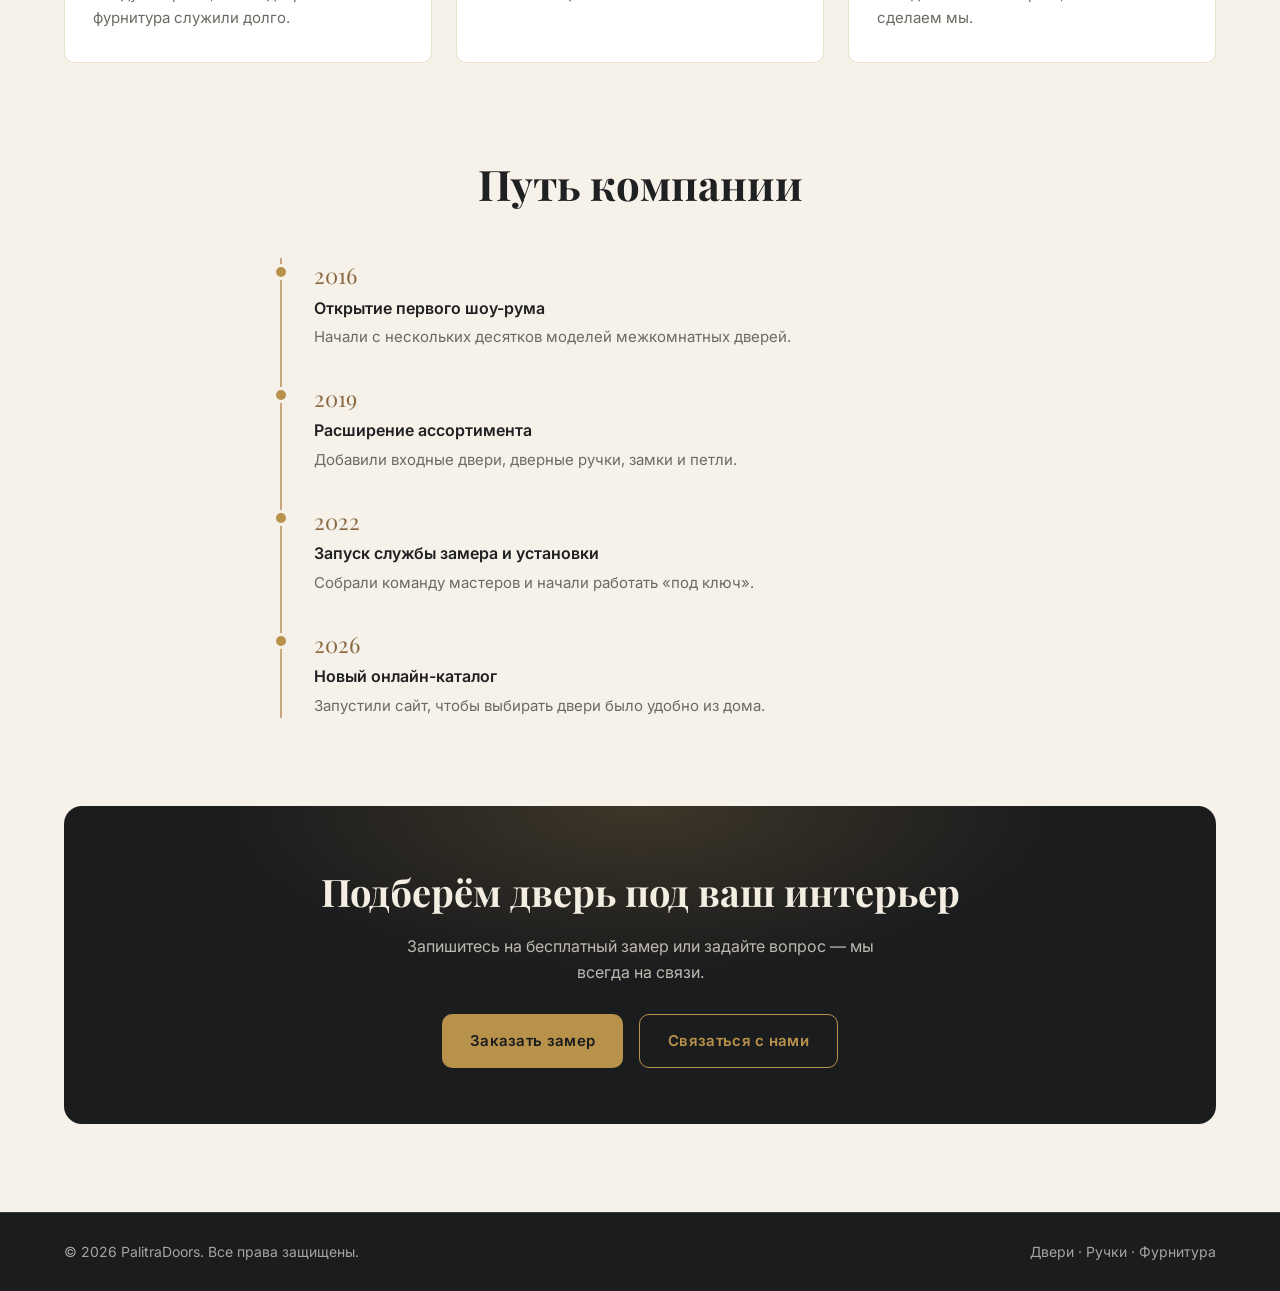
==== commit 413133d2: "Update website" ====
--- a/about.html
+++ b/about.html
@@ -3,7 +3,7 @@
 <head>
   <meta charset="UTF-8">
   <meta name="viewport" content="width=device-width, initial-scale=1.0">
-  <title>О нас — DoorHouse</title>
+  <title>О нас — DoorHause</title>
   <meta name="description" content="DoorHouse — магазин межкомнатных и входных дверей, дверных ручек и фурнитуры. Наша история, ценности и подход к работе.">
 
   <!-- Шрифты -->
@@ -30,11 +30,11 @@
 
       <nav class="nav" id="nav" aria-label="Главное меню">
         <ul class="nav__list">
-          <li><a class="nav__link" href="catalog.html">Каталог</a></li>
+          <li><a class="nav__link" href="./catalog.html">Каталог</a></li>
           <!-- Текущая страница -->
           <li><a class="nav__link is-current" href="about.html" aria-current="page">О нас</a></li>
-          <li><a class="nav__link" href="measure.html">Услуги замера</a></li>
-          <li><a class="nav__link" href="contacts.html">Контакты</a></li>
+          <li><a class="nav__link" href="./measure.html">Услуги замера</a></li>
+          <li><a class="nav__link" href="./contacts.html">Контакты</a></li>
         </ul>
       </nav>
 
@@ -56,7 +56,7 @@
         <div class="breadcrumbs">
           <a href="index.html">Главная</a><span>/</span>О нас
         </div>
-        <h1 class="page-hero__title">О компании DoorHouse</h1>
+        <h1 class="page-hero__title">О компании DoorHause</h1>
         <p class="page-hero__text">
           Мы помогаем сделать дом уютнее: подбираем двери и фурнитуру, которые служат годами и радуют глаз.
         </p>
@@ -134,7 +134,7 @@
           </div>
           <div class="value-card">
             <h3 class="value-card__title">Честные цены</h3>
-            <p class="value-card__text">Работаем напрямую с фабриками, без лишних наценок. Стоимость фиксируем в смете заранее.</p>
+            <p class="value-card__text">Работаем напрямую с фабриками, без лишних наценок.</p>
           </div>
           <div class="value-card">
             <h3 class="value-card__title">Сервис под ключ</h3>
@@ -201,7 +201,7 @@
        ===================================================== -->
   <footer class="footer">
     <div class="container footer__inner">
-      <span>© 2026 DoorHouse. Все права защищены.</span>
+      <span>© 2026 PalitraDoors. Все права защищены.</span>
       <span>Двери · Ручки · Фурнитура</span>
     </div>
   </footer>
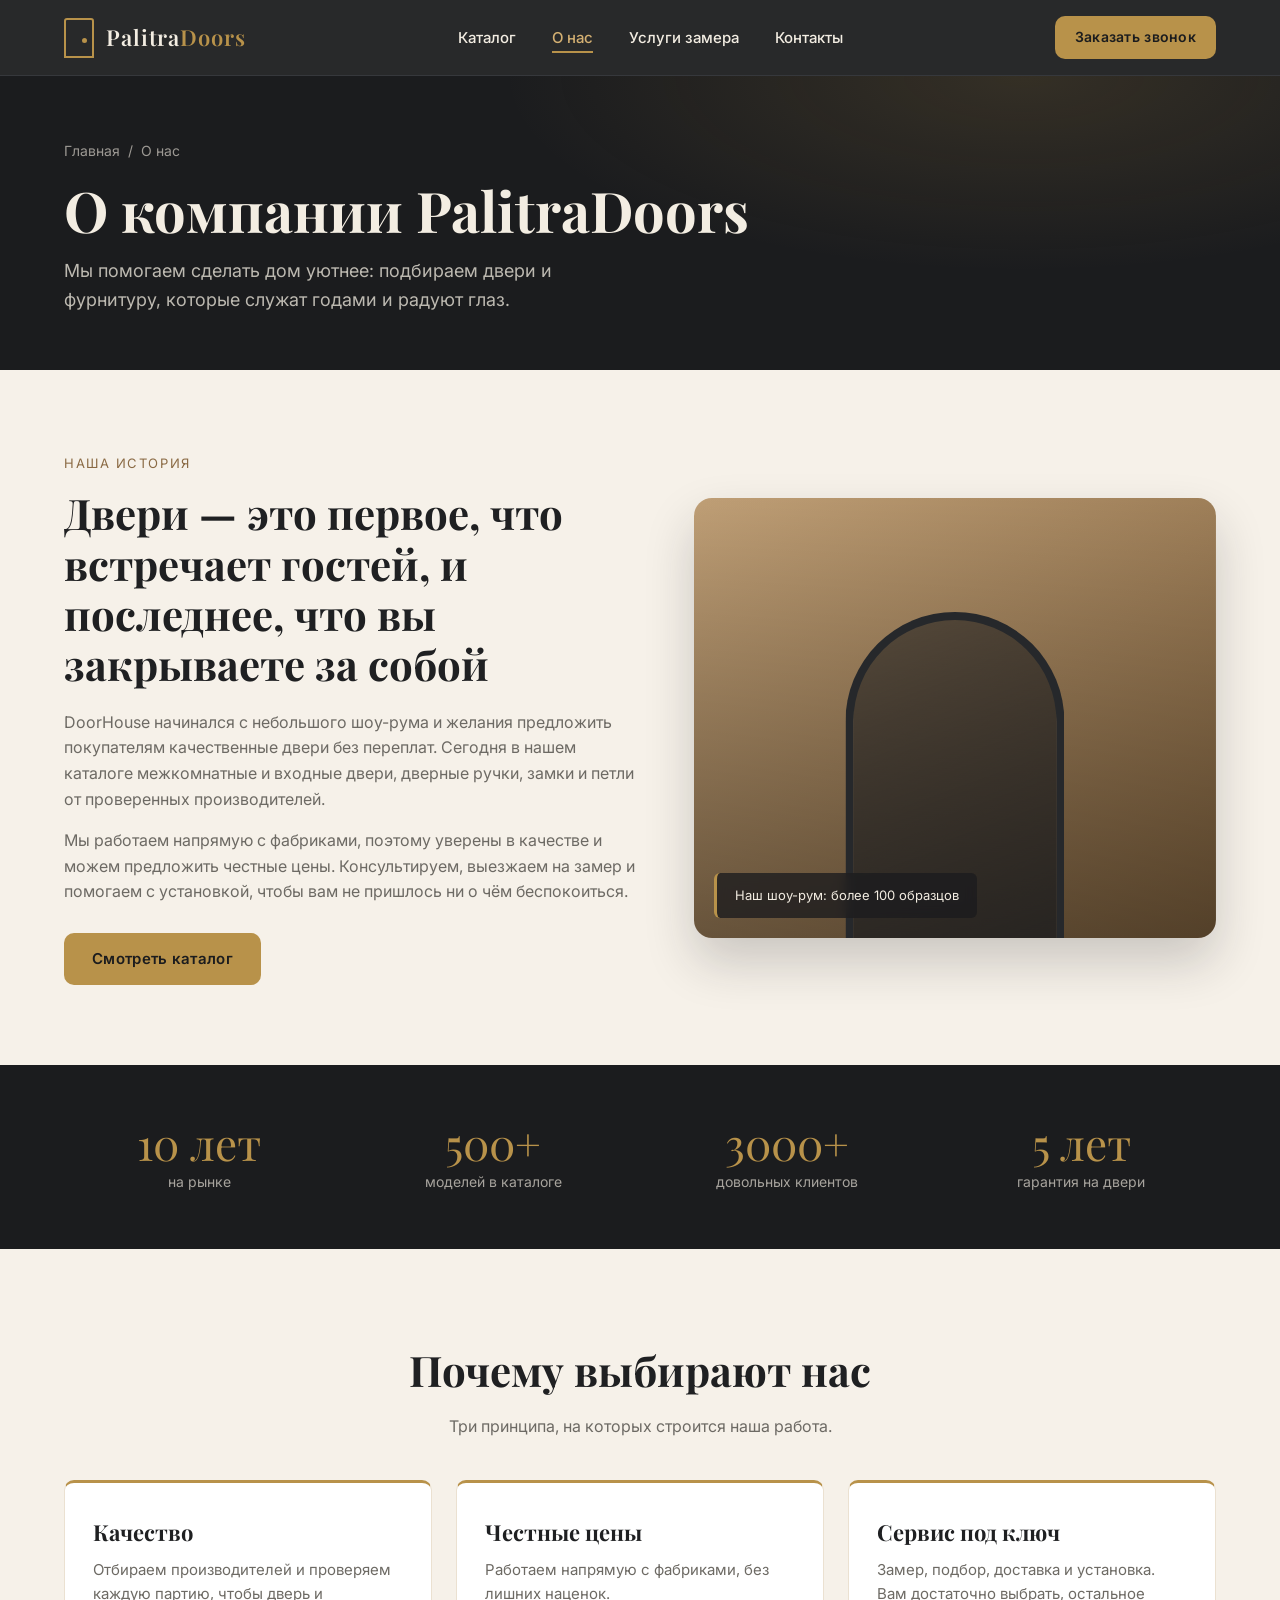
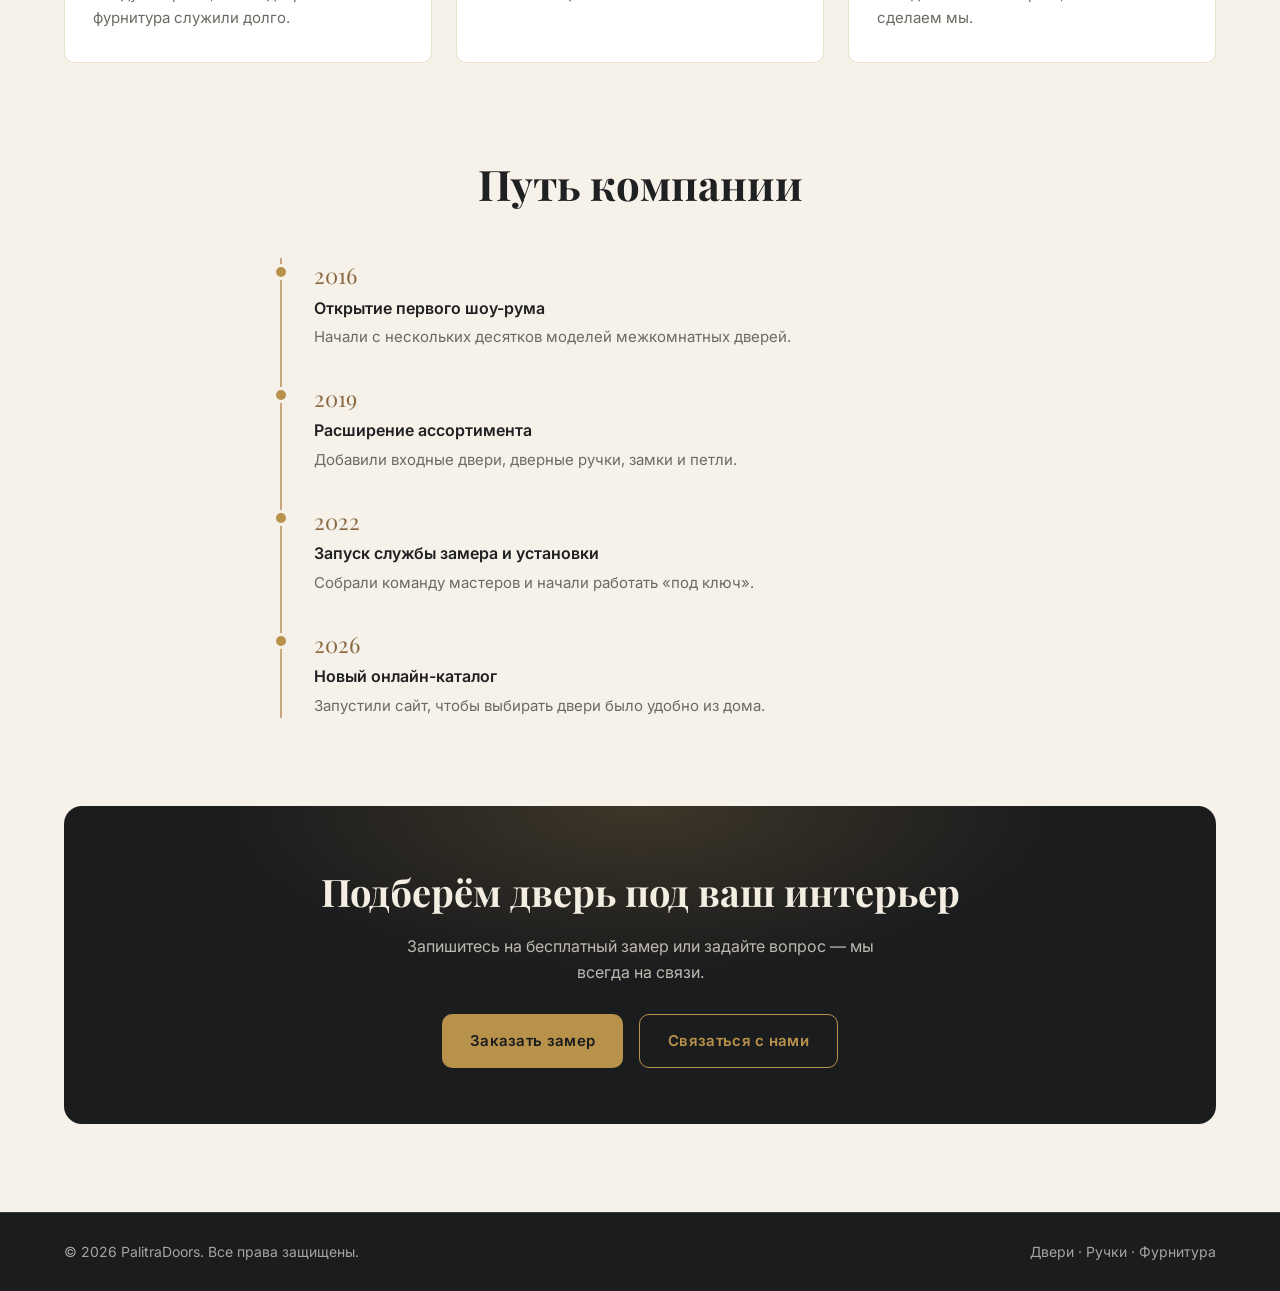
==== commit 92fc2779: "Update website" ====
--- a/about.html
+++ b/about.html
@@ -3,8 +3,8 @@
 <head>
   <meta charset="UTF-8">
   <meta name="viewport" content="width=device-width, initial-scale=1.0">
-  <title>О нас — DoorHause</title>
-  <meta name="description" content="DoorHouse — магазин межкомнатных и входных дверей, дверных ручек и фурнитуры. Наша история, ценности и подход к работе.">
+  <title>О нас — PalitraDoors</title>
+  <meta name="description" content="PalitraDoors" — магазин межкомнатных и входных дверей, дверных ручек и фурнитуры. Наша история, ценности и подход к работе.">
 
   <!-- Шрифты -->
   <link rel="preconnect" href="https://fonts.googleapis.com">
@@ -23,9 +23,9 @@
   <header class="header">
     <div class="container header__inner">
 
-      <a href="index.html" class="logo" aria-label="DoorHouse — на главную">
+      <a href="index.html" class="logo" aria-label="PalitraDoors — на главную">
         <span class="logo__icon"></span>
-        <span class="logo__text">Door<span>House</span></span>
+        <span class="logo__text">Palitra<span>Doors</span></span>
       </a>
 
       <nav class="nav" id="nav" aria-label="Главное меню">
@@ -56,7 +56,7 @@
         <div class="breadcrumbs">
           <a href="index.html">Главная</a><span>/</span>О нас
         </div>
-        <h1 class="page-hero__title">О компании DoorHause</h1>
+        <h1 class="page-hero__title">О компании PalitraDoors</h1>
         <p class="page-hero__text">
           Мы помогаем сделать дом уютнее: подбираем двери и фурнитуру, которые служат годами и радуют глаз.
         </p>
